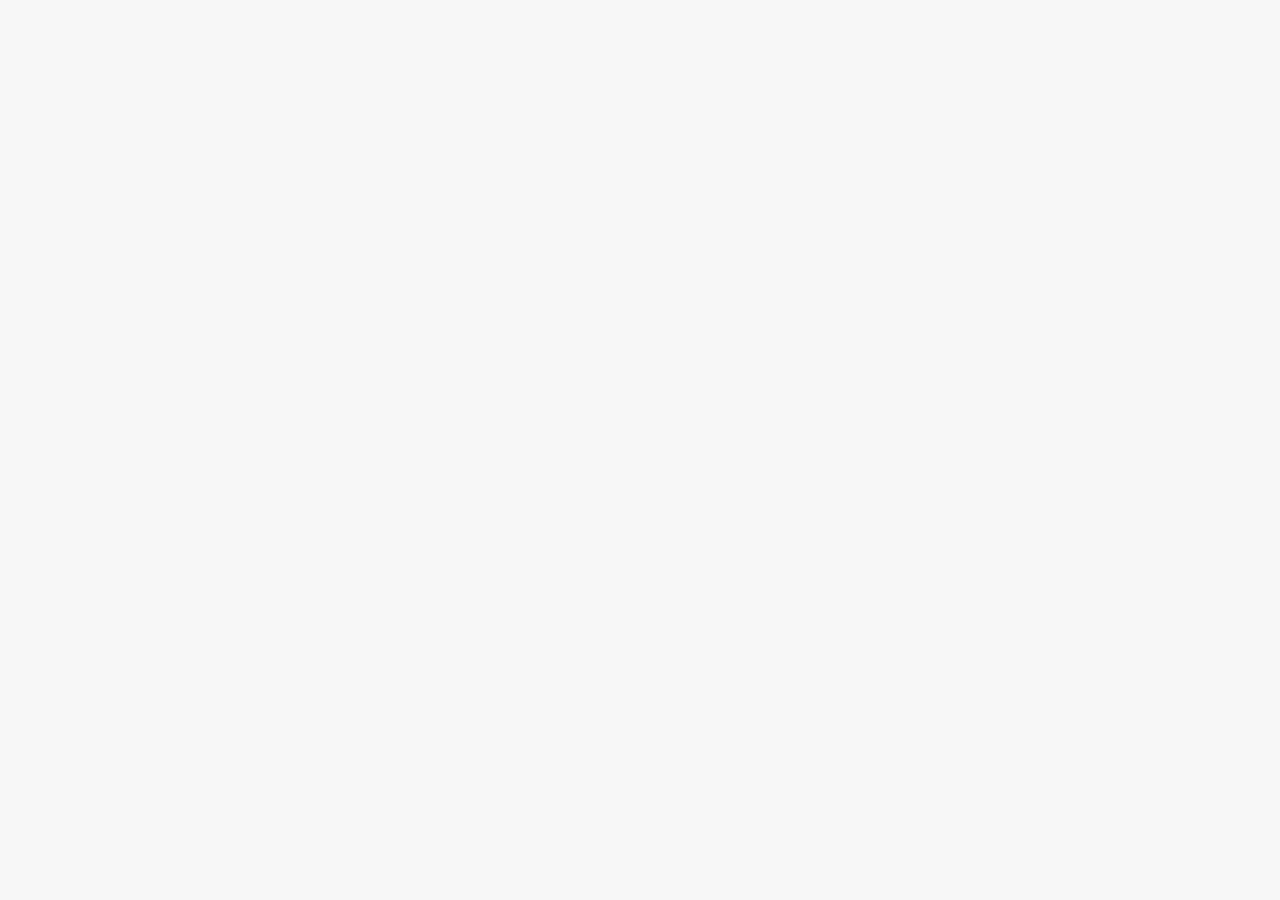
==== sign-up.html @ 275e16c0 "Add Sign In and Sign Up" ====
<!DOCTYPE html>
<html lang="en" class="">
<head>
    <meta charset="UTF-8">
    <meta name="viewport" content="width=device-width, initial-scale=1.0">
    <title>Grocerymart</title>

    <!-- Favicon -->
    <link rel="apple-touch-icon" sizes="76x76" href="./assets/favicon/apple-touch-icon.png">
    <link rel="icon" type="image/png" sizes="32x32" href="./assets/favicon/favicon-32x32.png">
    <link rel="icon" type="image/png" sizes="16x16" href="./assets/favicon/favicon-16x16.png">
    <link rel="manifest" href="./assets/favicon/site.webmanifest">
    <link rel="mask-icon" href="./assets/favicon/safari-pinned-tab.svg" color="#5bbad5">
    <meta name="msapplication-TileColor" content="#da532c">
    <meta name="theme-color" content="#ffffff">

    <!-- Fonts -->
    <link rel="stylesheet" href="./assets/fonts/stylesheet.css">

    <!-- Style CSS -->
    <link rel="stylesheet" href="./assets/css/main.css">

    <!-- Scripts -->
    <script src="./assets/js/script.js"></script>
</head>
<body>
    <main>
        
    </main>
</body>
</html>
---- assets/fonts/stylesheet.css ----
@font-face {
    font-family: 'Gordita';
    src: url('Gordita-Light.woff2') format('woff2'),
        url('Gordita-Light.woff') format('woff');
    font-weight: 300;
    font-style: normal;
    font-display: swap;
}

@font-face {
    font-family: 'Gordita';
    src: url('Gordita-Black.woff2') format('woff2'),
        url('Gordita-Black.woff') format('woff');
    font-weight: 900;
    font-style: normal;
    font-display: swap;
}

@font-face {
    font-family: 'Gordita';
    src: url('Gordita-MediumItalic.woff2') format('woff2'),
        url('Gordita-MediumItalic.woff') format('woff');
    font-weight: 500;
    font-style: italic;
    font-display: swap;
}

@font-face {
    font-family: 'Gordita';
    src: url('Gordita-Bold.woff2') format('woff2'),
        url('Gordita-Bold.woff') format('woff');
    font-weight: bold;
    font-style: normal;
    font-display: swap;
}

@font-face {
    font-family: 'Gordita';
    src: url('Gordita-BlackItalic.woff2') format('woff2'),
        url('Gordita-BlackItalic.woff') format('woff');
    font-weight: 900;
    font-style: italic;
    font-display: swap;
}

@font-face {
    font-family: 'Gordita';
    src: url('Gordita-BoldItalic.woff2') format('woff2'),
        url('Gordita-BoldItalic.woff') format('woff');
    font-weight: bold;
    font-style: italic;
    font-display: swap;
}

@font-face {
    font-family: 'Gordita';
    src: url('Gordita-LightItalic.woff2') format('woff2'),
        url('Gordita-LightItalic.woff') format('woff');
    font-weight: 300;
    font-style: italic;
    font-display: swap;
}

@font-face {
    font-family: 'Gordita';
    src: url('Gordita-Italic.woff2') format('woff2'),
        url('Gordita-Italic.woff') format('woff');
    font-weight: normal;
    font-style: italic;
    font-display: swap;
}

@font-face {
    font-family: 'Gordita';
    src: url('Gordita-Medium.woff2') format('woff2'),
        url('Gordita-Medium.woff') format('woff');
    font-weight: 500;
    font-style: normal;
    font-display: swap;
}

@font-face {
    font-family: 'Gordita';
    src: url('Gordita-Regular.woff2') format('woff2'),
        url('Gordita-Regular.woff') format('woff');
    font-weight: normal;
    font-style: normal;
    font-display: swap;
}
---- assets/css/main.css ----
/* http://meyerweb.com/eric/tools/css/reset/
    v2.0 | 20110126
    License: none (public domain)
*/
html, body, div, span, applet, object, iframe,
h1, h2, h3, h4, h5, h6, p, blockquote, pre,
a, abbr, acronym, address, big, cite, code,
del, dfn, em, img, ins, kbd, q, s, samp,
small, strike, strong, sub, sup, tt, var,
b, u, i, center,
dl, dt, dd, ol, ul, li,
fieldset, form, label, legend,
table, caption, tbody, tfoot, thead, tr, th, td,
article, aside, canvas, details, embed,
figure, figcaption, footer, header, hgroup,
menu, nav, output, ruby, section, summary,
time, mark, audio, video {
  margin: 0;
  padding: 0;
  border: 0;
  font-size: 100%;
  font: inherit;
  vertical-align: baseline;
}

/* HTML5 display-role reset for older browsers */
article, aside, details, figcaption, figure,
footer, header, hgroup, menu, nav, section {
  display: block;
}

body {
  line-height: 1;
}

ol, ul {
  list-style: none;
}

blockquote, q {
  quotes: none;
}

blockquote:before, blockquote:after,
q:before, q:after {
  content: "";
  content: none;
}

table {
  border-collapse: collapse;
  border-spacing: 0;
}

*,
::before,
::after {
  padding: 0;
  margin: 0;
  box-sizing: border-box;
}

html {
  font-size: 62.5%;
}

body {
  font-size: 1.6rem;
  font-family: "Gordita", sans-serif;
  color: var(--text-color);
  background: var(--body-bg);
}

a, img, button, input, textarea, select {
  font-family: inherit;
  color: inherit;
  -webkit-tap-highlight-color: transparent;
  outline: none;
  border: none;
}

input {
  background: transparent;
}

a {
  color: inherit;
  text-decoration: none;
}

button {
  border: none;
  outline: none;
  background: transparent;
  cursor: pointer;
}

.icon {
  filter: var(--icon-color);
}

@media (max-width: 575.98px) {
  .container {
    padding-left: 20px !important;
    padding-right: 20px !important;
  }
}

.row > *, .container-fluid, .container {
  padding-left: calc(var(--grid-gutter-x) * 0.5);
  padding-right: calc(var(--grid-gutter-x) * 0.5);
}

.container-fluid, .container {
  --grid-gutter-x: 30px;
  --grid-gutter-y: 0;
  width: 1370px;
  margin-left: auto;
  margin-right: auto;
}

.container {
  width: 1370px;
}

.row {
  display: flex;
  flex-wrap: wrap;
  margin-top: calc(var(--grid-gutter-y) * -1);
  margin-left: calc(var(--grid-gutter-x) * 0.5 * -1);
  margin-right: calc(var(--grid-gutter-x) * 0.5 * -1);
}
.row > * {
  margin-top: var(--grid-gutter-y);
}

.col {
  flex: 1 0;
}

.row-cols-1 > * {
  flex: 0 0 auto;
  width: 100%;
}

.row-cols-2 > * {
  flex: 0 0 auto;
  width: 50%;
}

.row-cols-3 > * {
  flex: 0 0 auto;
  width: 33.3333333333%;
}

.row-cols-4 > * {
  flex: 0 0 auto;
  width: 25%;
}

.row-cols-5 > * {
  flex: 0 0 auto;
  width: 20%;
}

.row-cols-6 > * {
  flex: 0 0 auto;
  width: 16.6666666667%;
}

.col-1 {
  flex: 0 0 auto;
  width: 8.3333333333%;
}

.col-2 {
  flex: 0 0 auto;
  width: 16.6666666667%;
}

.col-3 {
  flex: 0 0 auto;
  width: 25%;
}

.col-4 {
  flex: 0 0 auto;
  width: 33.3333333333%;
}

.col-5 {
  flex: 0 0 auto;
  width: 41.6666666667%;
}

.col-6 {
  flex: 0 0 auto;
  width: 50%;
}

.col-7 {
  flex: 0 0 auto;
  width: 58.3333333333%;
}

.col-8 {
  flex: 0 0 auto;
  width: 66.6666666667%;
}

.col-9 {
  flex: 0 0 auto;
  width: 75%;
}

.col-10 {
  flex: 0 0 auto;
  width: 83.3333333333%;
}

.col-11 {
  flex: 0 0 auto;
  width: 91.6666666667%;
}

.col-12 {
  flex: 0 0 auto;
  width: 100%;
}

.offset-0 {
  margin-left: 0;
}

.offset-1 {
  margin-left: 8.3333333333%;
}

.offset-2 {
  margin-left: 16.6666666667%;
}

.offset-3 {
  margin-left: 25%;
}

.offset-4 {
  margin-left: 33.3333333333%;
}

.offset-5 {
  margin-left: 41.6666666667%;
}

.offset-6 {
  margin-left: 50%;
}

.offset-7 {
  margin-left: 58.3333333333%;
}

.offset-8 {
  margin-left: 66.6666666667%;
}

.offset-9 {
  margin-left: 75%;
}

.offset-10 {
  margin-left: 83.3333333333%;
}

.offset-11 {
  margin-left: 91.6666666667%;
}

.g-0,
.gx-0 {
  --grid-gutter-x: 0px;
}

.g-0,
.gy-0 {
  --grid-gutter-y: 0px;
}

.g-1,
.gx-1 {
  --grid-gutter-x: 7.5px;
}

.g-1,
.gy-1 {
  --grid-gutter-y: 7.5px;
}

.g-2,
.gx-2 {
  --grid-gutter-x: 15px;
}

.g-2,
.gy-2 {
  --grid-gutter-y: 15px;
}

.g-3,
.gx-3 {
  --grid-gutter-x: 30px;
}

.g-3,
.gy-3 {
  --grid-gutter-y: 30px;
}

.g-4,
.gx-4 {
  --grid-gutter-x: 45px;
}

.g-4,
.gy-4 {
  --grid-gutter-y: 45px;
}

.g-5,
.gx-5 {
  --grid-gutter-x: 90px;
}

.g-5,
.gy-5 {
  --grid-gutter-y: 90px;
}

@media (max-width: 1399.98px) {
  .container {
    max-width: 1140px;
  }
  .row-cols-xxl-1 > * {
    flex: 0 0 auto;
    width: 100%;
  }
  .row-cols-xxl-2 > * {
    flex: 0 0 auto;
    width: 50%;
  }
  .row-cols-xxl-3 > * {
    flex: 0 0 auto;
    width: 33.3333333333%;
  }
  .row-cols-xxl-4 > * {
    flex: 0 0 auto;
    width: 25%;
  }
  .row-cols-xxl-5 > * {
    flex: 0 0 auto;
    width: 20%;
  }
  .row-cols-xxl-6 > * {
    flex: 0 0 auto;
    width: 16.6666666667%;
  }
  .col-xxl-1 {
    flex: 0 0 auto;
    width: 8.3333333333%;
  }
  .col-xxl-2 {
    flex: 0 0 auto;
    width: 16.6666666667%;
  }
  .col-xxl-3 {
    flex: 0 0 auto;
    width: 25%;
  }
  .col-xxl-4 {
    flex: 0 0 auto;
    width: 33.3333333333%;
  }
  .col-xxl-5 {
    flex: 0 0 auto;
    width: 41.6666666667%;
  }
  .col-xxl-6 {
    flex: 0 0 auto;
    width: 50%;
  }
  .col-xxl-7 {
    flex: 0 0 auto;
    width: 58.3333333333%;
  }
  .col-xxl-8 {
    flex: 0 0 auto;
    width: 66.6666666667%;
  }
  .col-xxl-9 {
    flex: 0 0 auto;
    width: 75%;
  }
  .col-xxl-10 {
    flex: 0 0 auto;
    width: 83.3333333333%;
  }
  .col-xxl-11 {
    flex: 0 0 auto;
    width: 91.6666666667%;
  }
  .col-xxl-12 {
    flex: 0 0 auto;
    width: 100%;
  }
  .offset-xxl-0 {
    margin-left: 0;
  }
  .offset-xxl-1 {
    margin-left: 8.3333333333%;
  }
  .offset-xxl-2 {
    margin-left: 16.6666666667%;
  }
  .offset-xxl-3 {
    margin-left: 25%;
  }
  .offset-xxl-4 {
    margin-left: 33.3333333333%;
  }
  .offset-xxl-5 {
    margin-left: 41.6666666667%;
  }
  .offset-xxl-6 {
    margin-left: 50%;
  }
  .offset-xxl-7 {
    margin-left: 58.3333333333%;
  }
  .offset-xxl-8 {
    margin-left: 66.6666666667%;
  }
  .offset-xxl-9 {
    margin-left: 75%;
  }
  .offset-xxl-10 {
    margin-left: 83.3333333333%;
  }
  .offset-xxl-11 {
    margin-left: 91.6666666667%;
  }
  .g-xxl-0,
  .gx-xxl-0 {
    --grid-gutter-x: 0px;
  }
  .g-xxl-0,
  .gy-xxl-0 {
    --grid-gutter-y: 0px;
  }
  .g-xxl-1,
  .gx-xxl-1 {
    --grid-gutter-x: 7.5px;
  }
  .g-xxl-1,
  .gy-xxl-1 {
    --grid-gutter-y: 7.5px;
  }
  .g-xxl-2,
  .gx-xxl-2 {
    --grid-gutter-x: 15px;
  }
  .g-xxl-2,
  .gy-xxl-2 {
    --grid-gutter-y: 15px;
  }
  .g-xxl-3,
  .gx-xxl-3 {
    --grid-gutter-x: 30px;
  }
  .g-xxl-3,
  .gy-xxl-3 {
    --grid-gutter-y: 30px;
  }
  .g-xxl-4,
  .gx-xxl-4 {
    --grid-gutter-x: 45px;
  }
  .g-xxl-4,
  .gy-xxl-4 {
    --grid-gutter-y: 45px;
  }
  .g-xxl-5,
  .gx-xxl-5 {
    --grid-gutter-x: 90px;
  }
  .g-xxl-5,
  .gy-xxl-5 {
    --grid-gutter-y: 90px;
  }
}
@media (max-width: 1199.98px) {
  .container {
    max-width: 960px;
  }
  .row-cols-xl-1 > * {
    flex: 0 0 auto;
    width: 100%;
  }
  .row-cols-xl-2 > * {
    flex: 0 0 auto;
    width: 50%;
  }
  .row-cols-xl-3 > * {
    flex: 0 0 auto;
    width: 33.3333333333%;
  }
  .row-cols-xl-4 > * {
    flex: 0 0 auto;
    width: 25%;
  }
  .row-cols-xl-5 > * {
    flex: 0 0 auto;
    width: 20%;
  }
  .row-cols-xl-6 > * {
    flex: 0 0 auto;
    width: 16.6666666667%;
  }
  .col-xl-1 {
    flex: 0 0 auto;
    width: 8.3333333333%;
  }
  .col-xl-2 {
    flex: 0 0 auto;
    width: 16.6666666667%;
  }
  .col-xl-3 {
    flex: 0 0 auto;
    width: 25%;
  }
  .col-xl-4 {
    flex: 0 0 auto;
    width: 33.3333333333%;
  }
  .col-xl-5 {
    flex: 0 0 auto;
    width: 41.6666666667%;
  }
  .col-xl-6 {
    flex: 0 0 auto;
    width: 50%;
  }
  .col-xl-7 {
    flex: 0 0 auto;
    width: 58.3333333333%;
  }
  .col-xl-8 {
    flex: 0 0 auto;
    width: 66.6666666667%;
  }
  .col-xl-9 {
    flex: 0 0 auto;
    width: 75%;
  }
  .col-xl-10 {
    flex: 0 0 auto;
    width: 83.3333333333%;
  }
  .col-xl-11 {
    flex: 0 0 auto;
    width: 91.6666666667%;
  }
  .col-xl-12 {
    flex: 0 0 auto;
    width: 100%;
  }
  .offset-xl-0 {
    margin-left: 0;
  }
  .offset-xl-1 {
    margin-left: 8.3333333333%;
  }
  .offset-xl-2 {
    margin-left: 16.6666666667%;
  }
  .offset-xl-3 {
    margin-left: 25%;
  }
  .offset-xl-4 {
    margin-left: 33.3333333333%;
  }
  .offset-xl-5 {
    margin-left: 41.6666666667%;
  }
  .offset-xl-6 {
    margin-left: 50%;
  }
  .offset-xl-7 {
    margin-left: 58.3333333333%;
  }
  .offset-xl-8 {
    margin-left: 66.6666666667%;
  }
  .offset-xl-9 {
    margin-left: 75%;
  }
  .offset-xl-10 {
    margin-left: 83.3333333333%;
  }
  .offset-xl-11 {
    margin-left: 91.6666666667%;
  }
  .g-xl-0,
  .gx-xl-0 {
    --grid-gutter-x: 0px;
  }
  .g-xl-0,
  .gy-xl-0 {
    --grid-gutter-y: 0px;
  }
  .g-xl-1,
  .gx-xl-1 {
    --grid-gutter-x: 7.5px;
  }
  .g-xl-1,
  .gy-xl-1 {
    --grid-gutter-y: 7.5px;
  }
  .g-xl-2,
  .gx-xl-2 {
    --grid-gutter-x: 15px;
  }
  .g-xl-2,
  .gy-xl-2 {
    --grid-gutter-y: 15px;
  }
  .g-xl-3,
  .gx-xl-3 {
    --grid-gutter-x: 30px;
  }
  .g-xl-3,
  .gy-xl-3 {
    --grid-gutter-y: 30px;
  }
  .g-xl-4,
  .gx-xl-4 {
    --grid-gutter-x: 45px;
  }
  .g-xl-4,
  .gy-xl-4 {
    --grid-gutter-y: 45px;
  }
  .g-xl-5,
  .gx-xl-5 {
    --grid-gutter-x: 90px;
  }
  .g-xl-5,
  .gy-xl-5 {
    --grid-gutter-y: 90px;
  }
}
@media (max-width: 991.98px) {
  .container {
    max-width: 720px;
  }
  .row-cols-lg-1 > * {
    flex: 0 0 auto;
    width: 100%;
  }
  .row-cols-lg-2 > * {
    flex: 0 0 auto;
    width: 50%;
  }
  .row-cols-lg-3 > * {
    flex: 0 0 auto;
    width: 33.3333333333%;
  }
  .row-cols-lg-4 > * {
    flex: 0 0 auto;
    width: 25%;
  }
  .row-cols-lg-5 > * {
    flex: 0 0 auto;
    width: 20%;
  }
  .row-cols-lg-6 > * {
    flex: 0 0 auto;
    width: 16.6666666667%;
  }
  .col-lg-1 {
    flex: 0 0 auto;
    width: 8.3333333333%;
  }
  .col-lg-2 {
    flex: 0 0 auto;
    width: 16.6666666667%;
  }
  .col-lg-3 {
    flex: 0 0 auto;
    width: 25%;
  }
  .col-lg-4 {
    flex: 0 0 auto;
    width: 33.3333333333%;
  }
  .col-lg-5 {
    flex: 0 0 auto;
    width: 41.6666666667%;
  }
  .col-lg-6 {
    flex: 0 0 auto;
    width: 50%;
  }
  .col-lg-7 {
    flex: 0 0 auto;
    width: 58.3333333333%;
  }
  .col-lg-8 {
    flex: 0 0 auto;
    width: 66.6666666667%;
  }
  .col-lg-9 {
    flex: 0 0 auto;
    width: 75%;
  }
  .col-lg-10 {
    flex: 0 0 auto;
    width: 83.3333333333%;
  }
  .col-lg-11 {
    flex: 0 0 auto;
    width: 91.6666666667%;
  }
  .col-lg-12 {
    flex: 0 0 auto;
    width: 100%;
  }
  .offset-lg-0 {
    margin-left: 0;
  }
  .offset-lg-1 {
    margin-left: 8.3333333333%;
  }
  .offset-lg-2 {
    margin-left: 16.6666666667%;
  }
  .offset-lg-3 {
    margin-left: 25%;
  }
  .offset-lg-4 {
    margin-left: 33.3333333333%;
  }
  .offset-lg-5 {
    margin-left: 41.6666666667%;
  }
  .offset-lg-6 {
    margin-left: 50%;
  }
  .offset-lg-7 {
    margin-left: 58.3333333333%;
  }
  .offset-lg-8 {
    margin-left: 66.6666666667%;
  }
  .offset-lg-9 {
    margin-left: 75%;
  }
  .offset-lg-10 {
    margin-left: 83.3333333333%;
  }
  .offset-lg-11 {
    margin-left: 91.6666666667%;
  }
  .g-lg-0,
  .gx-lg-0 {
    --grid-gutter-x: 0px;
  }
  .g-lg-0,
  .gy-lg-0 {
    --grid-gutter-y: 0px;
  }
  .g-lg-1,
  .gx-lg-1 {
    --grid-gutter-x: 7.5px;
  }
  .g-lg-1,
  .gy-lg-1 {
    --grid-gutter-y: 7.5px;
  }
  .g-lg-2,
  .gx-lg-2 {
    --grid-gutter-x: 15px;
  }
  .g-lg-2,
  .gy-lg-2 {
    --grid-gutter-y: 15px;
  }
  .g-lg-3,
  .gx-lg-3 {
    --grid-gutter-x: 30px;
  }
  .g-lg-3,
  .gy-lg-3 {
    --grid-gutter-y: 30px;
  }
  .g-lg-4,
  .gx-lg-4 {
    --grid-gutter-x: 45px;
  }
  .g-lg-4,
  .gy-lg-4 {
    --grid-gutter-y: 45px;
  }
  .g-lg-5,
  .gx-lg-5 {
    --grid-gutter-x: 90px;
  }
  .g-lg-5,
  .gy-lg-5 {
    --grid-gutter-y: 90px;
  }
}
@media (max-width: 767.98px) {
  .container {
    max-width: 540px;
  }
  .row-cols-md-1 > * {
    flex: 0 0 auto;
    width: 100%;
  }
  .row-cols-md-2 > * {
    flex: 0 0 auto;
    width: 50%;
  }
  .row-cols-md-3 > * {
    flex: 0 0 auto;
    width: 33.3333333333%;
  }
  .row-cols-md-4 > * {
    flex: 0 0 auto;
    width: 25%;
  }
  .row-cols-md-5 > * {
    flex: 0 0 auto;
    width: 20%;
  }
  .row-cols-md-6 > * {
    flex: 0 0 auto;
    width: 16.6666666667%;
  }
  .col-md-1 {
    flex: 0 0 auto;
    width: 8.3333333333%;
  }
  .col-md-2 {
    flex: 0 0 auto;
    width: 16.6666666667%;
  }
  .col-md-3 {
    flex: 0 0 auto;
    width: 25%;
  }
  .col-md-4 {
    flex: 0 0 auto;
    width: 33.3333333333%;
  }
  .col-md-5 {
    flex: 0 0 auto;
    width: 41.6666666667%;
  }
  .col-md-6 {
    flex: 0 0 auto;
    width: 50%;
  }
  .col-md-7 {
    flex: 0 0 auto;
    width: 58.3333333333%;
  }
  .col-md-8 {
    flex: 0 0 auto;
    width: 66.6666666667%;
  }
  .col-md-9 {
    flex: 0 0 auto;
    width: 75%;
  }
  .col-md-10 {
    flex: 0 0 auto;
    width: 83.3333333333%;
  }
  .col-md-11 {
    flex: 0 0 auto;
    width: 91.6666666667%;
  }
  .col-md-12 {
    flex: 0 0 auto;
    width: 100%;
  }
  .offset-md-0 {
    margin-left: 0;
  }
  .offset-md-1 {
    margin-left: 8.3333333333%;
  }
  .offset-md-2 {
    margin-left: 16.6666666667%;
  }
  .offset-md-3 {
    margin-left: 25%;
  }
  .offset-md-4 {
    margin-left: 33.3333333333%;
  }
  .offset-md-5 {
    margin-left: 41.6666666667%;
  }
  .offset-md-6 {
    margin-left: 50%;
  }
  .offset-md-7 {
    margin-left: 58.3333333333%;
  }
  .offset-md-8 {
    margin-left: 66.6666666667%;
  }
  .offset-md-9 {
    margin-left: 75%;
  }
  .offset-md-10 {
    margin-left: 83.3333333333%;
  }
  .offset-md-11 {
    margin-left: 91.6666666667%;
  }
  .g-md-0,
  .gx-md-0 {
    --grid-gutter-x: 0px;
  }
  .g-md-0,
  .gy-md-0 {
    --grid-gutter-y: 0px;
  }
  .g-md-1,
  .gx-md-1 {
    --grid-gutter-x: 7.5px;
  }
  .g-md-1,
  .gy-md-1 {
    --grid-gutter-y: 7.5px;
  }
  .g-md-2,
  .gx-md-2 {
    --grid-gutter-x: 15px;
  }
  .g-md-2,
  .gy-md-2 {
    --grid-gutter-y: 15px;
  }
  .g-md-3,
  .gx-md-3 {
    --grid-gutter-x: 30px;
  }
  .g-md-3,
  .gy-md-3 {
    --grid-gutter-y: 30px;
  }
  .g-md-4,
  .gx-md-4 {
    --grid-gutter-x: 45px;
  }
  .g-md-4,
  .gy-md-4 {
    --grid-gutter-y: 45px;
  }
  .g-md-5,
  .gx-md-5 {
    --grid-gutter-x: 90px;
  }
  .g-md-5,
  .gy-md-5 {
    --grid-gutter-y: 90px;
  }
}
@media (max-width: 575.98px) {
  .container {
    max-width: 100%;
  }
  .row-cols-sm-1 > * {
    flex: 0 0 auto;
    width: 100%;
  }
  .row-cols-sm-2 > * {
    flex: 0 0 auto;
    width: 50%;
  }
  .row-cols-sm-3 > * {
    flex: 0 0 auto;
    width: 33.3333333333%;
  }
  .row-cols-sm-4 > * {
    flex: 0 0 auto;
    width: 25%;
  }
  .row-cols-sm-5 > * {
    flex: 0 0 auto;
    width: 20%;
  }
  .row-cols-sm-6 > * {
    flex: 0 0 auto;
    width: 16.6666666667%;
  }
  .col-sm-1 {
    flex: 0 0 auto;
    width: 8.3333333333%;
  }
  .col-sm-2 {
    flex: 0 0 auto;
    width: 16.6666666667%;
  }
  .col-sm-3 {
    flex: 0 0 auto;
    width: 25%;
  }
  .col-sm-4 {
    flex: 0 0 auto;
    width: 33.3333333333%;
  }
  .col-sm-5 {
    flex: 0 0 auto;
    width: 41.6666666667%;
  }
  .col-sm-6 {
    flex: 0 0 auto;
    width: 50%;
  }
  .col-sm-7 {
    flex: 0 0 auto;
    width: 58.3333333333%;
  }
  .col-sm-8 {
    flex: 0 0 auto;
    width: 66.6666666667%;
  }
  .col-sm-9 {
    flex: 0 0 auto;
    width: 75%;
  }
  .col-sm-10 {
    flex: 0 0 auto;
    width: 83.3333333333%;
  }
  .col-sm-11 {
    flex: 0 0 auto;
    width: 91.6666666667%;
  }
  .col-sm-12 {
    flex: 0 0 auto;
    width: 100%;
  }
  .offset-sm-0 {
    margin-left: 0;
  }
  .offset-sm-1 {
    margin-left: 8.3333333333%;
  }
  .offset-sm-2 {
    margin-left: 16.6666666667%;
  }
  .offset-sm-3 {
    margin-left: 25%;
  }
  .offset-sm-4 {
    margin-left: 33.3333333333%;
  }
  .offset-sm-5 {
    margin-left: 41.6666666667%;
  }
  .offset-sm-6 {
    margin-left: 50%;
  }
  .offset-sm-7 {
    margin-left: 58.3333333333%;
  }
  .offset-sm-8 {
    margin-left: 66.6666666667%;
  }
  .offset-sm-9 {
    margin-left: 75%;
  }
  .offset-sm-10 {
    margin-left: 83.3333333333%;
  }
  .offset-sm-11 {
    margin-left: 91.6666666667%;
  }
  .g-sm-0,
  .gx-sm-0 {
    --grid-gutter-x: 0px;
  }
  .g-sm-0,
  .gy-sm-0 {
    --grid-gutter-y: 0px;
  }
  .g-sm-1,
  .gx-sm-1 {
    --grid-gutter-x: 7.5px;
  }
  .g-sm-1,
  .gy-sm-1 {
    --grid-gutter-y: 7.5px;
  }
  .g-sm-2,
  .gx-sm-2 {
    --grid-gutter-x: 15px;
  }
  .g-sm-2,
  .gy-sm-2 {
    --grid-gutter-y: 15px;
  }
  .g-sm-3,
  .gx-sm-3 {
    --grid-gutter-x: 30px;
  }
  .g-sm-3,
  .gy-sm-3 {
    --grid-gutter-y: 30px;
  }
  .g-sm-4,
  .gx-sm-4 {
    --grid-gutter-x: 45px;
  }
  .g-sm-4,
  .gy-sm-4 {
    --grid-gutter-y: 45px;
  }
  .g-sm-5,
  .gx-sm-5 {
    --grid-gutter-x: 90px;
  }
  .g-sm-5,
  .gy-sm-5 {
    --grid-gutter-y: 90px;
  }
}
.d-block {
  display: block !important;
}

.d-flex {
  display: flex !important;
}

.d-grid {
  display: grid !important;
}

.d-none {
  display: none !important;
}

@media (max-width: 1399.98px) {
  .d-xxl-block {
    display: block !important;
  }
  .d-xxl-flex {
    display: flex !important;
  }
  .d-xxl-grid {
    display: grid !important;
  }
  .d-xxl-none {
    display: none !important;
  }
}
@media (max-width: 1199.98px) {
  .d-xl-block {
    display: block !important;
  }
  .d-xl-flex {
    display: flex !important;
  }
  .d-xl-grid {
    display: grid !important;
  }
  .d-xl-none {
    display: none !important;
  }
}
@media (max-width: 991.98px) {
  .d-lg-block {
    display: block !important;
  }
  .d-lg-flex {
    display: flex !important;
  }
  .d-lg-grid {
    display: grid !important;
  }
  .d-lg-none {
    display: none !important;
  }
}
@media (max-width: 767.98px) {
  .d-md-block {
    display: block !important;
  }
  .d-md-flex {
    display: flex !important;
  }
  .d-md-grid {
    display: grid !important;
  }
  .d-md-none {
    display: none !important;
  }
}
@media (max-width: 575.98px) {
  .d-sm-block {
    display: block !important;
  }
  .d-sm-flex {
    display: flex !important;
  }
  .d-sm-grid {
    display: grid !important;
  }
  .d-sm-none {
    display: none !important;
  }
}
html {
  --text-color: #1a162e;
  --icon-color: brightness(0) saturate(100%) invert(10%) sepia(12%)
      saturate(2404%) hue-rotate(210deg) brightness(92%) contrast(101%);
  --body-bg: #f6f6f6;
  --header-bg-color: #eee;
  --top-act-group-bg-color: #fff;
  --top-act-group-shadow: rgba(237, 237, 246, 0.2);
  --top-act-group-separate: #ededf6;
  --dropdown-bg-color: #fff;
  --dropdown-shadow-color: rgba(200, 200, 200, 0.4);
  --top-menu-border-color: #d2d1d6;
  --sidebar-bg: #fff;
  --sidebar-shadow: rgba(200, 200, 200, 0.4);
  --cate-item-bg: #EEE;
  --cate-item-thumb-bg: #fff;
  --cate-item-title-color: #1A162E;
  --filter-btn-color: #6C6C72;
  --filter-btn-bg: #fff;
  --like-btn-bg: var(--filter-btn-bg);
  --product-card-color: #1A162E;
  --product-card-bg: #fff;
  --product-card-shadow: rgba(237, 237, 246, 0.2);
  --filter-form-color: #1A162E;
  --filter-form-bg: #fff;
  --filter-form-shadow: rgba(200, 200, 200, 0.4);
  --filter-form-tag-bg: #F8F8FB;
  --footer-bg-color: var(--header-bg-color);
  --footer-color: #1A162E;
  --footer-text-color: #6e6d74;
}
@media (max-width: 767.98px) {
  html {
    --header-shadow-color: rgba(237, 237, 246, 0.2);
  }
}
@media (max-width: 767.98px) {
  html {
    --header-bg-color: #fff;
  }
}
@media (max-width: 767.98px) {
  html {
    --cate-item-bg: #fff;
  }
}

html.dark {
  --text-color: #fff;
  --icon-color: brightness(0) saturate(100%) invert(100%) sepia(0%)
      saturate(7482%) hue-rotate(72deg) brightness(99%) contrast(99%);
  --body-bg: #292e39;
  --header-bg-color: #171c28;
  --top-act-group-bg-color: #292e39;
  --top-act-group-shadow: rgba(0, 0, 0, 0.2);
  --top-act-group-separate: #ededf6;
  --dropdown-bg-color: #2f3441;
  --dropdown-shadow-color: rgba(23, 28, 40, 0.4);
  --dropdown-arrow-color: brightness(0) saturate(100%) invert(20%) sepia(8%)
      saturate(1292%) hue-rotate(186deg) brightness(93%) contrast(96%);
  --top-menu-border-color: #171c28;
  --menu-column-icon-color: brightness(0) saturate(100%) invert(89%)
      sepia(90%) saturate(160%) hue-rotate(214deg) brightness(106%)
      contrast(96%);
  --sidebar-bg: #292e39;
  --sidebar-shadow: rgba(23, 28, 40, 0.4);
  --cate-item-bg: #171C28;
  --cate-item-thumb-bg: #292E39;
  --cate-item-title-color: #fff;
  --filter-btn-color: #fff;
  --filter-btn-bg: #171C28;
  --like-btn-bg: #292E39;
  --product-card-color: #fff;
  --product-card-bg: #171C28;
  --product-card-shadow: rgba(0, 0, 0, 0.2);
  --filter-form-color: #fff;
  --filter-form-bg: #292E39;
  --filter-form-shadow: rgba(0, 0, 0, 0.4);
  --filter-form-arrow: brightness(0) saturate(100%) invert(20%) sepia(8%)
  saturate(1292%) hue-rotate(186deg) brightness(93%) contrast(96%);
  --filter-form-tag-bg: #171C28;
  --footer-bg-color: var(--header-bg-color);
  --footer-color: #fff;
  --footer-text-color: #9e9da6;
}
@media (max-width: 991.98px) {
  html.dark {
    --header-shadow-color: rgba(0, 0, 0, 0.2);
  }
}
@media (max-width: 767.98px) {
  html.dark {
    --cate-item-bg: #171C28;
  }
}

.top-act__btn, .top-act__group, .top-act, .navbar__link, .navbar__list, .top-bar {
  display: flex;
  align-items: center;
}

.header {
  background: var(--header-bg-color);
}
@media (max-width: 991.98px) {
  .header {
    box-shadow: 0px 20px 60px 10px var(--header-shadow-color);
  }
}

.top-bar {
  position: relative;
  padding: 30px 0;
  z-index: 1;
}
@media (max-width: 991.98px) {
  .top-bar {
    padding: 20px 0;
  }
}
@media (max-width: 767.98px) {
  .top-bar {
    justify-content: space-between;
    padding: 16px 0;
  }
}

.navbar {
  margin-left: 129px;
}
@media (max-width: 1199.98px) {
  .navbar {
    margin-left: 28px;
  }
}
@media (max-width: 991.98px) {
  .navbar {
    position: fixed;
    inset: 0 50% 0 0;
    z-index: 9;
    background: var(--sidebar-bg);
    border-radius: 0px 20px 20px 0px;
    margin-left: 0;
    padding: 20px 0;
    translate: -100%;
    transition: translate 0.5s;
  }
  .navbar.show {
    translate: 0;
    box-shadow: 0px 40px 90px 20px var(--sidebar-shadow);
  }
  .navbar.show ~ .navbar__overlay {
    visibility: visible;
    opacity: 1;
  }
}
@media (max-width: 575.98px) {
  .navbar {
    inset: 0 20% 0 0;
  }
}
@media (max-width: 991.98px) {
  .navbar__close-btn {
    padding: 10px 40px;
  }
}
@media (max-width: 575.98px) {
  .navbar__close-btn {
    padding: 0 20px 10px;
  }
}
.navbar__overlay {
  visibility: hidden;
  opacity: 0;
}
@media (max-width: 991.98px) {
  .navbar__overlay {
    position: fixed;
    inset: 0;
    transition: opacity, visibility;
    transition-duration: 0.5s;
    background: rgba(0, 0, 0, 0.4);
    z-index: 8;
  }
}
@media (max-width: 991.98px) {
  .navbar__list {
    flex-direction: column;
    align-items: flex-start;
    height: calc(100% - 40px);
    overflow-y: auto;
    overscroll-behavior: contain;
  }
}
@media (max-width: 767.98px) {
  .navbar__list {
    height: calc(100% - 140px);
  }
}
@media (max-width: 575.98px) {
  .navbar__list {
    height: calc(100% - 124px);
  }
}
.navbar__item:hover .dropdown {
  display: block;
}
@media (max-width: 991.98px) {
  .navbar__item {
    width: 100%;
  }
  .navbar__item:hover .dropdown {
    display: none;
  }
  .navbar__item--active .dropdown {
    display: block !important;
  }
}
.navbar__link {
  gap: 6px;
  padding: 0 15px;
  font-size: 1.5rem;
  font-weight: 500;
  line-height: 146.667%;
  height: 50px;
}
@media (max-width: 991.98px) {
  .navbar__link {
    justify-content: space-between;
    padding: 0 40px;
    font-size: 1.6rem;
    line-height: 150%;
  }
}
@media (max-width: 575.98px) {
  .navbar__link {
    height: 44px;
    padding: 0 20px;
  }
}
.navbar__arrow {
  margin-top: 3px;
}
@media (max-width: 991.98px) {
  .navbar__arrow {
    rotate: -90deg;
    transition: rotate 0.25s;
  }
}
.navbar__item--active .navbar__arrow {
  rotate: 0deg;
}

.top-act {
  gap: 20px;
  margin-left: auto;
}
@media (max-width: 767.98px) {
  .top-act {
    margin-left: 0;
  }
}
.top-act__group {
  min-width: 50px;
  height: 50px;
  border-radius: 8px;
  background: var(--top-act-group-bg-color);
  box-shadow: 0px 20px 60px 10px var(--top-act-group-shadow);
}
.top-act__group--single .top-act__btn {
  padding: 13px;
}
.top-act__btn {
  gap: 10px;
  padding: 13px 20px;
  cursor: pointer;
}
.top-act__title {
  font-size: 1.5rem;
  font-weight: 500;
  line-height: 146.667%;
}
.top-act__separate {
  width: 1px;
  height: 30px;
  background: var(--top-act-group-separate);
}
.top-act__avatar {
  display: block;
  width: 50px;
  height: 50px;
  border-radius: 8px;
  cursor: pointer;
}

.nav-btn {
  height: 50px;
  align-items: center;
  padding: 0 40px;
}
@media (max-width: 575.98px) {
  .nav-btn {
    height: 44px;
    padding: 0 20px;
  }
}
.nav-btn__title, .nav-btn__qnt {
  font-size: 1.5rem;
  font-weight: 500;
  line-height: 146.667%;
}
.nav-btn__title {
  margin-left: 16px;
}
.nav-btn__qnt {
  margin-left: auto;
}

.logo {
  display: flex;
  align-items: center;
  gap: 14px;
}
@media (max-width: 991.98px) {
  .logo {
    gap: 10px;
    margin-left: 40px;
  }
}
@media (max-width: 767.98px) {
  .logo {
    margin-left: 0;
  }
}
.logo__title {
  font-size: 2.2rem;
  font-weight: 700;
  line-height: 145.455%;
}
@media (max-width: 991.98px) {
  .logo__img {
    width: 24px;
  }
}

.dropdown {
  position: absolute;
  left: 0;
  padding-top: 54px;
  display: none;
  width: min(1240px, 100%);
}
@media (max-width: 991.98px) {
  .dropdown {
    position: initial;
    padding-top: 0;
  }
}
.dropdown__inner {
  --inner-padding: 30px;
  position: relative;
  padding: var(--inner-padding);
  border-radius: 20px;
  background: var(--dropdown-bg-color);
  box-shadow: 0px 40px 90px 20px var(--dropdown-shadow-color);
}
.dropdown__inner::before {
  content: url("../icons/dropdown-arrow.svg");
  position: absolute;
  top: -13px;
  left: var(--arrow-left-pos);
  translate: -50%;
  filter: var(--dropdown-arrow-color);
}
@media (max-width: 991.98px) {
  .dropdown__inner {
    border-radius: 0;
    background: transparent;
    box-shadow: none;
    padding: 0 40px;
  }
  .dropdown__inner::before {
    content: none;
  }
}
@media (max-width: 575.98px) {
  .dropdown__inner {
    padding: 0 20px;
  }
}

.top-menu {
  --main-column-width: 292px;
  --max-inner-height: calc(
      min(582px, 100vh - 158px) - (var(--inner-padding) * 2)
  );
  position: relative;
}
.top-menu__main {
  width: var(--main-column-width);
  height: var(--max-inner-height);
  border-right: 1px solid var(--top-menu-border-color);
  overflow-y: auto;
}
@media (max-width: 991.98px) {
  .top-menu__main {
    width: 100%;
    height: auto;
    border-right: none;
  }
}

.menu-column {
  display: flex;
  gap: 14px;
}
@media (max-width: 991.98px) {
  .menu-column {
    margin-top: 10px;
  }
}
.menu-column + .menu-column {
  margin-top: 22px;
}
.menu-column__icon {
  position: relative;
  flex-shrink: 0;
  width: 36px;
  height: 36px;
}
@media (max-width: 1199.98px) {
  .menu-column__icon {
    display: none;
  }
}
@media (max-width: 991.98px) {
  .menu-column__icon {
    display: block;
  }
}
.menu-column__icon-1 {
  width: 30px;
  height: 30px;
  object-fit: contain;
}
.menu-column__icon-2 {
  position: absolute;
  right: 0;
  bottom: 0;
  width: 24px;
  height: 24px;
  object-fit: contain;
  filter: var(--menu-column-icon-color);
}
.menu-column__content {
  flex: 1;
}
.menu-column__heading {
  margin-top: 4px;
  font-size: 1.6rem;
  font-weight: 500;
  line-height: 150%;
}
@media (max-width: 991.98px) {
  .menu-column__heading {
    margin-bottom: 26px;
  }
}
.menu-column__list {
  margin-top: 19px;
}
@media (max-width: 991.98px) {
  .menu-column__list {
    margin-top: 0;
  }
}
.menu-column__item--active .sub-menu {
  display: grid;
}
.menu-column__item--active > .menu-column__link, .menu-column__item:hover > .menu-column__link {
  color: #0071dc;
  font-weight: 500;
}
.menu-column__link {
  display: block;
  padding: 7px 0;
  font-size: 1.4rem;
  line-height: 142.857%;
  white-space: nowrap;
}

.sub-menu {
  position: absolute;
  inset: 0 0 0 var(--main-column-width);
  display: none;
  grid-template-columns: repeat(3, 1fr);
  gap: var(--inner-padding);
  padding-left: var(--inner-padding);
  overflow-y: auto;
}
@media (max-width: 991.98px) {
  .sub-menu {
    position: initial;
    grid-template-columns: 1fr;
    padding-left: 0;
  }
}
.sub-menu--not-main {
  position: initial;
  inset: initial;
  display: grid;
  grid-template-columns: repeat(4, 1fr);
  height: var(--max-inner-height);
  padding-left: 0;
}
@media (max-width: 991.98px) {
  .sub-menu--not-main {
    grid-template-columns: 1fr;
    height: auto;
  }
}

.slideshow {
  position: relative;
}
.slideshow__inner {
  display: flex;
  overflow: hidden;
}
.slideshow__item {
  position: relative;
  flex-shrink: 0;
  width: 100%;
  padding-top: 34%;
}
@media (max-width: 767.98px) {
  .slideshow__item {
    padding-top: 50%;
  }
}
.slideshow__img {
  position: absolute;
  top: 0;
  left: 0;
  width: 100%;
  height: 100%;
  object-fit: cover;
  border-radius: 20px;
}
.slideshow__page {
  position: absolute;
  left: 5.2%;
  bottom: 15%;
  width: 23.8%;
  display: flex;
  align-items: center;
  column-gap: 24px;
}
.slideshow__num {
  font-size: 1.8rem;
  font-weight: 500;
  line-height: 142.857%;
  color: #fff;
}
@media (max-width: 767.98px) {
  .slideshow__num {
    font-size: 1.4rem;
  }
}
.slideshow__slider {
  position: relative;
  width: 100%;
  height: 4px;
  background: #fff;
}
@media (max-width: 767.98px) {
  .slideshow__slider {
    height: 3px;
  }
}
.slideshow__slider::before, .slideshow__slider::after {
  content: "";
  position: absolute;
  top: 50%;
  width: 14px;
  height: 14px;
  border: 4px solid #fff;
  border-radius: 50%;
}
@media (max-width: 767.98px) {
  .slideshow__slider::before, .slideshow__slider::after {
    border-width: 3px;
  }
}
.slideshow__slider::before {
  left: 0;
  translate: -90% -50%;
}
.slideshow__slider::after {
  right: 0;
  translate: 90% -50%;
}

.cate-item {
  display: flex;
  gap: 20px;
  height: 100%;
  padding: 20px 26px;
  border-radius: 16px;
  background: var(--cate-item-bg);
}
@media (max-width: 1199.98px) {
  .cate-item {
    flex-direction: column;
  }
}
@media (max-width: 767.98px) {
  .cate-item {
    flex-direction: row;
  }
}
.cate-item__thumb {
  display: block;
  width: 116px;
  height: 116px;
  object-fit: contain;
  background: var(--cate-item-thumb-bg);
  border-radius: 8px;
}
@media (max-width: 1199.98px) {
  .cate-item__thumb {
    margin: 0 auto;
    width: 100%;
    height: 150px;
  }
}
@media (max-width: 767.98px) {
  .cate-item__thumb {
    margin: 0;
    width: 88px;
    height: 88px;
  }
}
.cate-item__info {
  display: flex;
  flex-direction: column;
  justify-content: center;
}
.cate-item__title {
  font-size: 2rem;
  font-weight: 700;
  line-height: 145.455%;
  color: var(--cate-item-title-color);
}
@media (max-width: 767.98px) {
  .cate-item__title {
    font-size: 1.8rem;
    line-height: 144.444%;
  }
}
.cate-item__desc {
  margin-top: 6px;
  font-size: 1.2rem;
  font-weight: 400;
  line-height: 150%;
  color: var(--cate-item-title-color);
}
@media (max-width: 1199.98px) {
  .cate-item__desc {
    font-size: 1.4rem;
  }
}
@media (max-width: 767.98px) {
  .cate-item__desc {
    font-size: 1.4rem;
    line-height: 142.857%;
  }
}

.filter-btn {
  display: flex;
  align-items: center;
  gap: 14px;
  height: 36px;
  padding: 0 16px;
  border-radius: 6px;
  color: var(--filter-btn-color);
  background: var(--filter-btn-bg);
  font-size: 1.4rem;
  font-weight: 700;
  line-height: 142.857%;
}

.like-btn {
  display: flex;
  align-items: center;
  justify-content: center;
  width: 50px;
  height: 50px;
  border-radius: 50%;
  background: var(--product-card-bg);
  box-shadow: 0px 20px 60px rgba(124, 124, 124, 0.2);
}
.like-btn:not(.like-btn--liked) .like-btn__icon--liked {
  display: none;
}
.like-btn--liked .like-btn__icon {
  display: none;
}
.like-btn__icon--liked {
  margin-top: 8px;
}

.btn {
  display: flex;
  align-items: center;
  height: 46px;
  padding: 0 20px;
  border-radius: 6px;
  background: #f8f8fb;
  font-size: 1.8rem;
  font-weight: 500;
  user-select: none;
}
.btn + .btn {
  margin-left: 20px;
}
.btn--text {
  color: #9E9DA8;
  font-weight: 400;
  background: transparent;
}
.btn--primary {
  color: #1A162E;
  background: #ffb700;
}
.btn--outline {
  background: transparent;
  border: 1px solid #d2d1d6;
}
.btn--rounded {
  border-radius: 99px;
}
.btn[disabled], .btn--disabled {
  opacity: 0.5;
  pointer-events: none;
}
.btn:hover {
  opacity: 0.9;
}

.product-card {
  display: flex;
  flex-direction: column;
  height: 100%;
  border-radius: 20px;
  padding: 16px;
  border-radius: 20px;
  background: var(--product-card-bg);
  box-shadow: 0px 20px 60px 10px var(--product-card-shadow);
}
.product-card__img-wrap {
  position: relative;
  padding-top: 100%;
}
.product-card__thumb {
  position: absolute;
  top: 0;
  left: 0;
  width: 100%;
  height: 100%;
}
.product-card__like-btn {
  position: absolute;
  right: 0;
  bottom: 0;
}
.product-card__title {
  margin-top: 16px;
}
.product-card__title, .product-card__price, .product-card__score {
  color: var(--product-card-color);
  font-size: 1.6rem;
  font-weight: 500;
  line-height: 150%;
}
.product-card__brand {
  margin: 16px 0;
  color: #9E9DA8;
  font-size: 1.5rem;
  line-height: 146.667%;
}
.product-card__row {
  display: flex;
  align-items: center;
  margin-top: auto;
}
.product-card__star {
  margin: 0 6px 0 auto;
}

.filter-wrap {
  position: relative;
  z-index: 1;
}

.filter {
  position: absolute;
  top: 56px;
  right: 0;
  padding: 30px 0;
  border-radius: 20px;
  background: var(--filter-form-bg);
  filter: drop-shadow(0px 40px 90px var(--filter-form-shadow));
  transition: opacity, visibility;
  transition-duration: 0.25s;
}
@media (max-width: 575.98px) {
  .filter {
    width: 100vw;
    height: 100vw;
    position: fixed;
    inset: 0;
    border-radius: 0;
  }
}
.filter.hide {
  opacity: 0;
  visibility: hidden;
}
.filter__arrow {
  position: absolute;
  top: -20px;
  right: 23px;
  height: 20.5px;
  filter: var(--filter-form-arrow);
}
.filter__heading {
  color: var(--filter-form-color);
  font-size: 2.2rem;
  font-weight: 500;
  line-height: 145.455%;
}
.filter__form {
  margin-top: 30px;
}
.filter__form-label {
  color: var(--filter-form-color);
  font-size: 2.2rem;
  font-weight: 500;
  line-height: 145.455%;
}
.filter__form-label--small {
  font-size: 1.4rem;
  line-height: 142.857%;
}
.filter__form-group {
  margin-top: 20px;
}
.filter__form-group--inline {
  display: grid;
  grid-template-columns: 1fr 1fr;
  gap: 30px;
}
.filter__form-slider {
  position: relative;
  width: 100%;
  height: 2px;
  background: #D2D1D6;
}
.filter__form-slider::before, .filter__form-slider::after {
  content: "";
  position: absolute;
  top: 50%;
  translate: 0 -50%;
  width: 22px;
  height: 22px;
  border: 6px solid #FFB700;
  border-radius: 50%;
  background: var(--filter-form-bg);
}
.filter__form-slider::before {
  left: var(--min-value);
}
.filter__form-slider::after {
  left: var(--max-value);
}
.filter__form-text-input, .filter__form-select-wrap {
  border-radius: 6px;
  border: 1px solid #D2D1D6;
}
.filter__form-text-input {
  display: flex;
  align-items: center;
  width: 334px;
  height: 44px;
  padding: 0 16px;
  overflow: hidden;
}
.filter__form-text-input--small {
  width: 121px;
  height: 36px;
  padding: 0 12px;
}
@media (max-width: 1199.98px) {
  .filter__form-text-input--small {
    width: 100%;
  }
}
@media (max-width: 575.98px) {
  .filter__form-text-input {
    width: 100%;
  }
}
.filter__form-text-input--small .filter__form-input {
  font-size: 1.4rem;
}
.filter__form-input {
  width: 100%;
  color: var(--filter-form-color);
  font-size: 1.5rem;
  font-weight: 500;
  line-height: 146.667%;
}
.filter__form-input::placeholder {
  font-weight: 400;
}
.filter__form-input-icon {
  margin-left: 12px;
}
@media (max-width: 575.98px) {
  .filter__form-input {
    font-size: 1.6rem !important;
  }
}
.filter__form-select-wrap {
  display: flex;
  align-items: center;
  height: 45px;
}
.filter__form-select {
  display: flex;
  align-items: center;
  justify-content: space-between;
  cursor: pointer;
  padding: 0 14px;
  width: var(--width, 108px);
  height: calc(100% - 10px);
  color: var(--filter-form-color);
  font-size: 1.4rem;
  font-weight: 500;
  line-height: 142.857%;
}
@media (max-width: 1199.98px) {
  .filter__form-select {
    flex: 1;
  }
}
.filter__form-select + .filter__form-select {
  border-left: 1px solid #D2D1D6;
}
.filter__form-tags {
  display: flex;
  align-items: center;
  flex-wrap: wrap;
  gap: 10px 20px;
}
@media (max-width: 575.98px) {
  .filter__form-tags {
    column-gap: 2px;
  }
}
.filter__form-tag {
  border-radius: 6px;
  padding: 6px 12px;
  color: #9E9DA8;
  background: var(--filter-form-tag-bg);
  font-size: 1.4rem;
  font-weight: 500;
  line-height: 142.857%;
  transition: color 0.2s;
}
.filter__form-tag:hover {
  color: var(--text-color);
}
.filter__row {
  display: flex;
}
.filter__separate {
  margin: 0 30px;
  width: 1px;
  background: #eee;
}
@media (max-width: 1199.98px) {
  .filter__separate {
    margin: 30px 0;
    width: 100%;
    height: 1px;
  }
}
.filter__footer {
  display: flex;
  justify-content: flex-end;
  margin-top: 32px;
  padding: 30px 0;
}
@media (max-width: 1199.98px) {
  .filter__footer {
    position: sticky;
    bottom: 0;
    background: var(--filter-form-bg);
  }
}
.filter__cancel, .filter__submit {
  height: 38px;
  padding: 0 10px;
}
@media (max-width: 575.98px) {
  .filter__cancel, .filter__submit {
    flex: 1;
    height: 42px;
  }
}
.filter__cancel {
  font-size: 1.5rem;
}
.filter__submit {
  font-size: 1.4rem;
}
.filter__heading, .filter__content, .filter__footer {
  padding-left: 30px;
  padding-right: 30px;
}
.filter__content {
  max-height: calc(100vh - 350px);
  overflow-y: auto;
  overscroll-behavior: contain;
}
@media (max-width: 1199.98px) {
  .filter__content {
    flex-direction: column;
  }
}
@media (max-width: 575.98px) {
  .filter__content {
    max-height: calc(100vh - 200px);
    padding-bottom: 20px;
  }
}

.home__container {
  margin-top: 40px;
}
@media (max-width: 767.98px) {
  .home__container {
    margin-top: 30px;
  }
}
.home__heading {
  margin-bottom: 20px;
  font-size: 2.4rem;
  font-weight: 700;
  line-height: 141.667%;
}
@media (max-width: 575.98px) {
  .home__heading {
    font-size: 2.2rem;
  }
}
.home__cate {
  --grid-gutter-x: 51px;
}
@media (max-width: 1199.98px) {
  .home__cate {
    --grid-gutter-x: 24px;
  }
}
@media (max-width: 767.98px) {
  .home__cate {
    --grid-gutter-y: 20px;
  }
}
.home__row {
  display: flex;
  align-items: center;
  justify-content: space-between;
}
.home__filter-btn {
  margin-bottom: 20px;
}

.footer {
  margin-top: 50px;
  font-size: 1.4rem;
  padding: 50px 0;
  background: var(--footer-bg-color);
}
.footer__row {
  display: grid;
  grid-template-columns: 2fr 1.2fr 1fr 1fr 1.5fr;
  gap: 60px;
}
@media (max-width: 991.98px) {
  .footer__row {
    grid-template-columns: 1fr;
  }
}
@media (max-width: 991.98px) {
  .footer__logo.logo {
    margin-left: 0;
  }
}
.footer__desc {
  margin-top: 30px;
  line-height: 1.4;
}
@media (max-width: 991.98px) {
  .footer__desc {
    width: min(400px, 100%);
  }
}
.footer__help-text {
  margin-top: 40px;
  line-height: 1.4;
}
.footer__heading {
  font-size: 1.8rem;
  font-weight: 900;
  text-transform: uppercase;
  color: var(--footer-color);
}
.footer__list {
  margin-top: 18px;
}
.footer__link, .footer__text {
  padding: 8px 0;
  line-height: 1.4;
}
.footer__link {
  display: inline-block;
}
.footer__link:hover {
  color: #0071dc;
}
.footer__text, .footer__copyright {
  color: var(--footer-text-color);
}
@media (max-width: 991.98px) {
  .footer__text {
    width: min(400px, 100%);
  }
}
.footer__label {
  margin-top: 20px;
  font-weight: 500;
}
.footer__form {
  display: flex;
  gap: 10px;
  padding: 16px 0;
}
@media (max-width: 1199.98px) {
  .footer__form {
    flex-direction: column;
  }
}
@media (max-width: 991.98px) {
  .footer__form {
    flex-direction: row;
  }
}
.footer__input {
  width: 100%;
  border-radius: 6px;
  padding: 8px 12px;
  border: 2px solid #d2d1d6;
  font-size: 1.5rem;
  font-weight: 500;
}
.footer__input::placeholder {
  font-weight: 400;
}
@media (max-width: 991.98px) {
  .footer__input {
    width: 40%;
  }
}
@media (max-width: 767.98px) {
  .footer__input {
    width: 50%;
    font-size: 1.6rem;
  }
}
@media (max-width: 575.98px) {
  .footer__input {
    flex: 1;
  }
}
.footer__bottom {
  margin-top: 50px;
  display: flex;
  align-items: center;
  justify-content: space-between;
}
@media (max-width: 767.98px) {
  .footer__bottom {
    flex-direction: column-reverse;
    gap: 50px;
  }
}
.footer__socials {
  display: flex;
  align-items: center;
  gap: 20px;
}
.footer__social-link {
  display: flex;
  align-items: center;
  justify-content: center;
  width: 32px;
  height: 32px;
  border-radius: 6px;
  filter: grayscale(50%);
  transition: translate, filter;
  transition-duration: 0.25s;
}
@media (max-width: 575.98px) {
  .footer__social-link {
    width: 42px;
    height: 42px;
  }
}
.footer__social-link--facebook {
  background: #4863a9;
}
.footer__social-link--youtube {
  background: #f00;
}
.footer__social-link--tiktok {
  background: #000;
}
.footer__social-link--twitter {
  background: #4999e6;
}
.footer__social-link--linkedin {
  background: #2f71ab;
}
.footer__social-link:hover {
  filter: grayscale(0);
  translate: 0 -3px;
}
.footer__social-icon {
  width: 14px;
  filter: brightness(0) saturate(100%) invert(100%) sepia(100%) saturate(0%) hue-rotate(11deg) brightness(102%) contrast(100%);
}
@media (max-width: 575.98px) {
  .footer__social-icon {
    width: 18px;
  }
}

/*# sourceMappingURL=main.css.map */
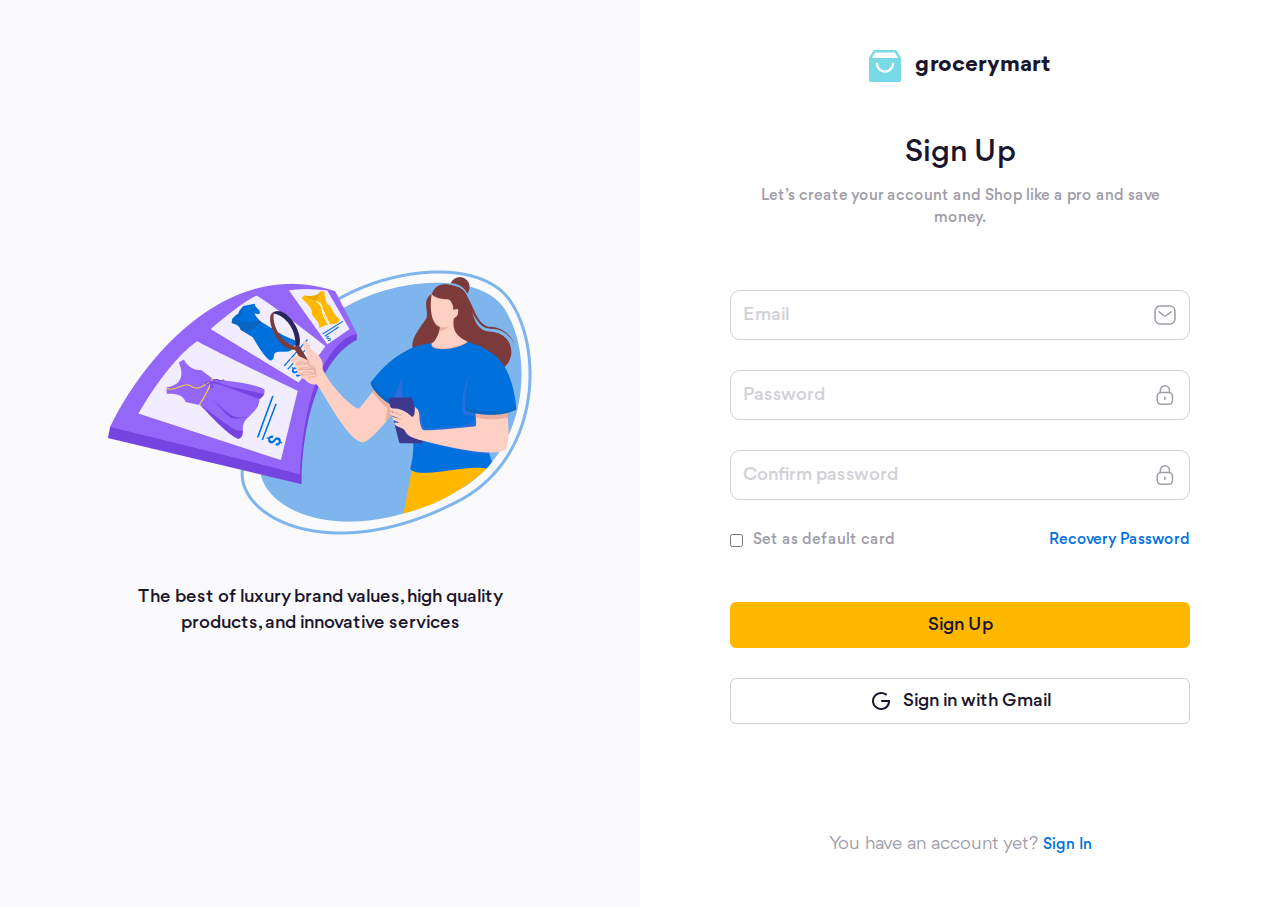
==== commit 7013cf93: "Make a Desktop version of Sign Up page" ====
--- a/sign-up.html
+++ b/sign-up.html
@@ -24,8 +24,69 @@
     <script src="./assets/js/script.js"></script>
 </head>
 <body>
-    <main>
-        
+    <main class="auth">
+        <!-- Auth intro -->
+        <div class="auth__intro">
+            <img src="./assets/images/auth/intro.png" alt="" class="auth__intro-img">
+            <p class="auth__intro-text">
+                The best of luxury brand values, high quality products, and innovative services
+            </p>
+        </div>
+
+        <!-- Auth content -->
+        <div class="auth__content">
+            <div class="auth__content-inner">
+                <!-- Logo -->
+                <a href="/" class="logo">
+                    <img src="./assets/icons/logo.svg" alt="grocerymart" class="logo__img">
+                    <h1 class="logo__title">grocerymart</h1>
+                </a>
+
+                <h1 class="auth__heading">Sign Up</h1>
+                <p class="auth__desc">Let’s create your account and  Shop like a pro and save money.</p>
+
+                <form action="" class="form auth__form">
+                    <div class="form__group">
+                        <div class="form__text-input">
+                            <input type="email" name="" id="" class="form__input" placeholder="Email">
+                            <img src="./assets/icons/message.svg" alt="" class="form__input-icon">
+                        </div>
+
+                        <div class="form__text-input">
+                            <input type="password" name="" id="" class="form__input" placeholder="Password">
+                            <img src="./assets/icons/lock.svg" alt="" class="form__input-icon">
+                        </div>
+
+                        <div class="form__text-input">
+                            <input type="password" name="" id="" class="form__input" placeholder="Confirm password">
+                            <img src="./assets/icons/lock.svg" alt="" class="form__input-icon">
+                        </div>
+                    </div>
+
+                    <div class="form__group form__group--inline">
+                        <label class="form__checkbox">
+                            <input type="checkbox" name="" id="" class="form__checkbox-input">
+                            <span class="form__checkbox-label">Set as default card</span>
+                        </label>
+
+                        <a href="#!" class="auth__link form__pull-right">Recovery Password</a>
+                    </div>
+
+                    <div class="form__group auth__btn-group">
+                        <button class="btn btn--primary auth__btn">Sign Up</button>
+                        <button class="btn btn--outline btn--no-margin auth__btn auth__btn--outline">
+                            <img src="./assets/icons/google.svg" alt="" class="auth__btn-icon">
+                            Sign in with Gmail
+                        </button>
+                    </div>
+                </form>
+
+                <p class="auth__text">
+                    You have an account yet?
+                    <a href="./sign-in.html" class="auth__link">Sign In</a>
+                </p>
+            </div>
+        </div>
     </main>
 </body>
 </html>--- a/assets/css/main.css
+++ b/assets/css/main.css
@@ -1257,6 +1257,13 @@
   --footer-bg-color: var(--header-bg-color);
   --footer-color: #1A162E;
   --footer-text-color: #6e6d74;
+  --auth-color: #1A162E;
+  --auth-intro-bg: #FAFAFD;
+  --auth-content-bg: #fff;
+  --auth-text-color: var(--form-text-color);
+  --auth-border-color: var(--form-border-color);
+  --form-border-color: #D2D1D6;
+  --form-text-color: #9E9DA8;
 }
 @media (max-width: 767.98px) {
   html {
@@ -1311,6 +1318,13 @@
   --footer-bg-color: var(--header-bg-color);
   --footer-color: #fff;
   --footer-text-color: #9e9da6;
+  --auth-color: #B9BABE;
+  --auth-intro-bg: #171C28;
+  --auth-content-bg: #292E39;
+  --auth-text-color: var(--form-text-color);
+  --auth-border-color: var(--form-border-color);
+  --form-border-color: #B9BABE;
+  --form-text-color: var(--form-border-color);
 }
 @media (max-width: 991.98px) {
   html.dark {
@@ -1943,6 +1957,8 @@
 .btn {
   display: flex;
   align-items: center;
+  justify-content: center;
+  gap: 10px;
   height: 46px;
   padding: 0 20px;
   border-radius: 6px;
@@ -1951,7 +1967,7 @@
   font-weight: 500;
   user-select: none;
 }
-.btn + .btn {
+.btn + .btn:not(.btn--no-margin) {
   margin-left: 20px;
 }
 .btn--text {
@@ -2277,6 +2293,52 @@
   }
 }
 
+.form__group--inline {
+  display: flex;
+  align-items: center;
+}
+.form__group, .form__text-input {
+  margin-top: 30px;
+}
+.form__text-input {
+  display: flex;
+  align-items: center;
+  padding: 0 12px;
+  height: 50px;
+  border-radius: 10px;
+  border: 1.5px solid var(--form-border-color);
+}
+.form__text-input:focus-within {
+  border-color: #77dae6;
+}
+.form__input {
+  flex: 1;
+  height: 100%;
+  font-size: 1.8rem;
+  font-weight: 500;
+  line-height: 144.444%;
+}
+.form__input-icon {
+  margin-left: 12px;
+}
+.form__input::placeholder {
+  color: var(--form-border-color);
+}
+.form__pull-right {
+  margin-left: auto;
+}
+.form__checkbox {
+  display: flex;
+  align-items: center;
+  gap: 10px;
+}
+.form__checkbox-label {
+  font-size: 1.5rem;
+  font-weight: 500;
+  line-height: 146.667%;
+  color: var(--form-text-color);
+}
+
 .home__container {
   margin-top: 40px;
 }
@@ -2488,4 +2550,88 @@
   }
 }
 
+.auth {
+  display: flex;
+  min-height: 100vh;
+}
+.auth__intro, .auth__content {
+  flex: 1;
+}
+.auth__intro {
+  display: flex;
+  flex-direction: column;
+  align-items: center;
+  justify-content: center;
+  gap: 50px;
+  background: var(--auth-intro-bg);
+}
+.auth__intro-text {
+  max-width: 412px;
+  text-align: center;
+  font-size: 1.8rem;
+  font-weight: 500;
+  line-height: 144.444%;
+  color: var(--auth-color);
+}
+.auth__content {
+  background: var(--auth-content-bg);
+}
+.auth__content-inner {
+  display: flex;
+  flex-direction: column;
+  align-items: center;
+  text-align: center;
+  width: min(460px, 100%);
+  margin: 0 auto;
+  padding: 50px 0;
+}
+.auth__heading {
+  margin-top: 50px;
+  font-size: 3rem;
+  font-weight: 500;
+  line-height: 146.667%;
+  color: var(--auth-color);
+}
+.auth__desc {
+  margin-top: 10px;
+  padding: 0 30px;
+  text-align: center;
+  font-size: 1.5rem;
+  font-weight: 500;
+  line-height: 146.667%;
+  color: #9E9DA8;
+}
+.auth__form {
+  width: 100%;
+  margin-top: 30px;
+}
+.auth__link {
+  font-size: 1.5rem;
+  font-weight: 500;
+  line-height: 146.667%;
+  color: #0071DC;
+}
+.auth__btn-group {
+  margin-top: 50px;
+  display: flex;
+  flex-direction: column;
+  align-items: center;
+  gap: 30px;
+}
+.auth__btn {
+  width: 100%;
+}
+.auth__btn--outline {
+  border-color: var(--auth-border-color);
+}
+.auth__btn--outline, .auth__btn-icon {
+  color: var(--auth-color);
+}
+.auth__text {
+  margin-top: 108px;
+  font-size: 1.8rem;
+  line-height: 144.444%;
+  color: var(--auth-text-color);
+}
+
 /*# sourceMappingURL=main.css.map */
